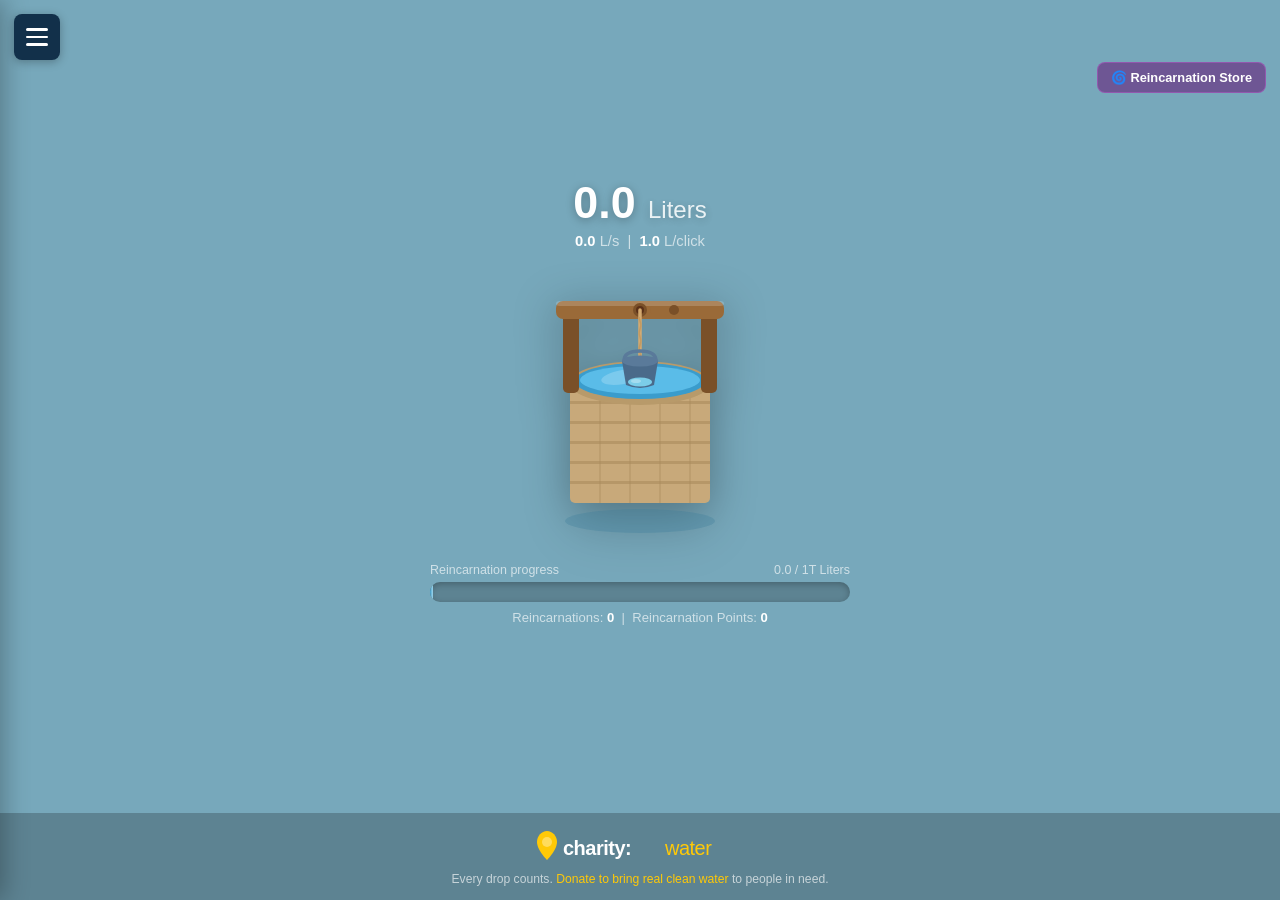
==== index.html @ 73661738 "Build complete Charity: Water idle-clicker game from scratch Co-authored-by: Max84678 <164530658+Max" ====
<!DOCTYPE html>
<html lang="en">
<head>
  <meta charset="UTF-8">
  <meta name="viewport" content="width=device-width, initial-scale=1.0">
  <title>Water for All — A Charity: Water Game</title>
  <link rel="stylesheet" href="style.css">
</head>
<body>

  <!-- ── Hamburger toggle ─────────────────────────────────── -->
  <button class="hamburger" id="hamburger" aria-label="Toggle store" aria-expanded="false">
    <span></span><span></span><span></span>
  </button>

  <!-- ── Side-panel Store ─────────────────────────────────── -->
  <aside class="store-panel" id="store-panel" aria-hidden="true">
    <h2 class="store-title">💧 Store</h2>

    <!-- Upgrades (shown above auto-clickers per spec) -->
    <section class="store-section">
      <h3 class="section-title">Upgrades</h3>
      <div id="upgrades-list">
        <p class="no-upgrades">No upgrades available yet.</p>
      </div>
    </section>

    <!-- Auto-clickers -->
    <section class="store-section">
      <h3 class="section-title">Auto Clickers</h3>
      <!-- Bulk-buy controls -->
      <div class="bulk-controls">
        <span>Buy:</span>
        <button class="bulk-btn active" data-bulk="1">×1</button>
        <button class="bulk-btn"        data-bulk="10">×10</button>
        <button class="bulk-btn"        data-bulk="100">×100</button>
        <button class="bulk-btn"        data-bulk="1000">×1K</button>
        <button class="bulk-btn"        data-bulk="10000">×10K</button>
      </div>
      <div id="autoclickers-list"></div>
    </section>
  </aside>

  <!-- ── Main game area ────────────────────────────────────── -->
  <main class="game-area" id="game-area">

    <!-- Reincarnate button (visible once player has ≥1T litres) -->
    <button class="reincarnate-btn hidden" id="reincarnate-btn" onclick="doReincarnate()">
      ⚡ Reincarnate!
    </button>

    <!-- Link to reincarnation upgrade store (always visible after 1st reinc) -->
    <a class="reinc-store-link hidden" id="reinc-store-link" href="reincarnation.html">
      🌀 Reincarnation Store
    </a>

    <!-- Water counter display -->
    <div class="water-display">
      <div class="water-amount">
        <span id="water-count">0.0</span>
        <span class="unit">Liters</span>
      </div>
      <div class="water-rate">
        <span class="highlight" id="water-rate">0.0</span> L/s
        &nbsp;|&nbsp;
        <span class="highlight" id="water-per-click">1.0</span> L/click
      </div>
    </div>

    <!-- Clickable water well -->
    <div class="well-container">
      <div class="well-wrapper" id="well-wrapper" role="button"
           aria-label="Click to collect water" tabindex="0">
        <img id="well-img" class="well-img" src="well.svg" alt="Water well — click to collect water"
             width="240" height="260" draggable="false">
      </div>
    </div>

    <!-- ── Progress bar toward reincarnation (Improvement 3) ── -->
    <div class="progress-section">
      <div class="progress-label">
        <span>Reincarnation progress</span>
        <span id="progress-text">0 / 1T Liters</span>
      </div>
      <div class="progress-bar-outer">
        <div class="progress-bar-inner" id="progress-bar" style="width:0%"></div>
      </div>
    </div>

    <!-- Reincarnation stats -->
    <div class="reincarnation-info">
      Reincarnations: <strong id="reinc-count">0</strong>
      &nbsp;|&nbsp;
      Reincarnation Points: <strong id="rp-count">0</strong>
    </div>

  </main>

  <!-- ── Milestone popup (Improvement 2) ──────────────────── -->
  <div class="milestone-popup hidden" id="milestone-popup" role="alert">
    <div class="milestone-icon" id="milestone-icon">💧</div>
    <div class="milestone-message" id="milestone-message"></div>
    <button class="milestone-close" id="milestone-close" aria-label="Dismiss">×</button>
  </div>

  <!-- ── Footer ─────────────────────────────────────────────── -->
  <footer class="footer">
    <a href="https://www.charitywater.org" target="_blank" rel="noopener noreferrer"
       aria-label="Visit charity: water website">
      <img class="cw-logo" src="charity-water-logo.svg" alt="charity: water" width="210" height="38">
    </a>
    <p class="footer-tagline">
      Every drop counts.
      <a href="https://www.charitywater.org/donate" target="_blank" rel="noopener noreferrer">
        Donate to bring real clean water
      </a>
      to people in need.
    </p>
  </footer>

  <script src="config.js"></script>
  <script src="game.js"></script>
</body>
</html>
---- style.css ----
/* ============================================================
   style.css — Charity: Water Game
   ============================================================ */

/* ── Custom properties ───────────────────────────────────── */
:root {
  --bg:               #77A8BB;
  --bg-dark:          #5B8FA3;
  --store-bg:         #12304A;
  --store-item-bg:    #1A3C5B;
  --store-item-hover: #234F72;
  --accent:           #FFC907;
  --accent-dark:      #D4A800;
  --water-blue:       #4A9EC8;
  --water-light:      #7BC4E0;
  --text:             #FFFFFF;
  --text-muted:       rgba(255,255,255,0.65);
  --text-dark:        #12304A;
  --btn-buy:          #27AE60;
  --btn-buy-hover:    #219150;
  --btn-disabled:     #4a4a4a;
  --shadow:           rgba(0,0,0,0.28);
  --radius:           8px;
  --store-width:      320px;
}

/* ── Reset & base ────────────────────────────────────────── */
*, *::before, *::after { box-sizing: border-box; margin: 0; padding: 0; }

html, body {
  height: 100%;
  font-family: 'Segoe UI', Arial, Helvetica, sans-serif;
  background: var(--bg);
  color: var(--text);
  overflow-x: hidden;
}

button { font-family: inherit; }

a { color: inherit; }

/* ── Hamburger button ────────────────────────────────────── */
.hamburger {
  position: fixed;
  top: 14px;
  left: 14px;
  z-index: 1000;
  width: 46px;
  height: 46px;
  background: var(--store-bg);
  border: none;
  border-radius: var(--radius);
  cursor: pointer;
  display: flex;
  flex-direction: column;
  justify-content: center;
  align-items: center;
  gap: 5px;
  padding: 10px;
  transition: background 0.2s;
  box-shadow: 0 2px 10px var(--shadow);
}
.hamburger:hover { background: var(--store-item-hover); }

.hamburger span {
  display: block;
  width: 22px;
  height: 2.5px;
  background: var(--text);
  border-radius: 2px;
  transition: transform 0.3s, opacity 0.3s;
}
.hamburger.open span:nth-child(1) { transform: translateY(7.5px) rotate(45deg); }
.hamburger.open span:nth-child(2) { opacity: 0; }
.hamburger.open span:nth-child(3) { transform: translateY(-7.5px) rotate(-45deg); }

/* ── Side-panel Store ────────────────────────────────────── */
.store-panel {
  position: fixed;
  top: 0;
  left: 0;
  width: var(--store-width);
  height: 100vh;
  background: var(--store-bg);
  z-index: 900;
  transform: translateX(-100%);
  transition: transform 0.35s cubic-bezier(0.4,0,0.2,1);
  overflow-y: auto;
  padding: 72px 14px 20px;
  box-shadow: 4px 0 24px var(--shadow);
}
.store-panel.open { transform: translateX(0); }

.store-title {
  font-size: 1.55rem;
  font-weight: 700;
  color: var(--accent);
  margin-bottom: 14px;
  letter-spacing: 0.4px;
}

.store-section { margin-bottom: 22px; }

.section-title {
  font-size: 0.75rem;
  font-weight: 700;
  text-transform: uppercase;
  letter-spacing: 1.2px;
  color: var(--text-muted);
  margin-bottom: 8px;
  border-bottom: 1px solid rgba(255,255,255,0.1);
  padding-bottom: 5px;
}

/* Bulk-buy controls */
.bulk-controls {
  display: flex;
  align-items: center;
  gap: 4px;
  margin-bottom: 10px;
  flex-wrap: wrap;
}
.bulk-controls > span { font-size: 0.82rem; color: var(--text-muted); margin-right: 2px; }

.bulk-btn {
  padding: 4px 9px;
  font-size: 0.78rem;
  background: var(--store-item-bg);
  color: var(--text);
  border: 1px solid rgba(255,255,255,0.15);
  border-radius: 4px;
  cursor: pointer;
  transition: all 0.15s;
  font-weight: 600;
}
.bulk-btn:hover,
.bulk-btn.active {
  background: var(--accent);
  color: var(--text-dark);
  border-color: var(--accent);
}

/* Auto-clicker list item */
.clicker-item {
  background: var(--store-item-bg);
  border-radius: var(--radius);
  padding: 10px 12px;
  margin-bottom: 7px;
  display: flex;
  align-items: center;
  gap: 10px;
  border-left: 3px solid transparent;
  transition: background 0.15s, border-color 0.15s;
}
.clicker-item:hover              { background: var(--store-item-hover); }
.clicker-item.affordable         { border-left-color: var(--btn-buy); }
.clicker-item.maxed              { border-left-color: var(--accent); opacity: 0.7; }

.clicker-emoji { font-size: 1.7rem; min-width: 34px; text-align: center; }

.clicker-info  { flex: 1; min-width: 0; }
.clicker-name  {
  font-size: 0.92rem;
  font-weight: 700;
  white-space: nowrap;
  overflow: hidden;
  text-overflow: ellipsis;
}
.clicker-desc  { font-size: 0.68rem; color: var(--text-muted); margin-top: 1px; }
.clicker-stats { font-size: 0.72rem; color: var(--accent); margin-top: 2px; }

.clicker-right { display: flex; flex-direction: column; align-items: flex-end; gap: 4px; }
.clicker-owned {
  font-size: 1.05rem;
  font-weight: 700;
  color: var(--accent);
  min-width: 32px;
  text-align: center;
}
.clicker-cost  { font-size: 0.7rem; color: var(--text-muted); text-align: right; }

.clicker-buy-btn {
  padding: 5px 10px;
  font-size: 0.78rem;
  background: var(--btn-buy);
  color: #fff;
  border: none;
  border-radius: 5px;
  cursor: pointer;
  font-weight: 700;
  white-space: nowrap;
  transition: background 0.15s;
}
.clicker-buy-btn:hover:not(:disabled) { background: var(--btn-buy-hover); }
.clicker-buy-btn:disabled { background: var(--btn-disabled); cursor: not-allowed; }

/* Upgrade item */
.upgrade-item {
  background: var(--store-item-bg);
  border-radius: var(--radius);
  padding: 8px 12px;
  margin-bottom: 6px;
  display: flex;
  align-items: center;
  gap: 10px;
  border-left: 3px solid var(--accent);
  transition: background 0.15s;
}
.upgrade-item:hover { background: var(--store-item-hover); }

.upgrade-info  { flex: 1; min-width: 0; }
.upgrade-name  { font-size: 0.88rem; font-weight: 700; }
.upgrade-desc  { font-size: 0.68rem; color: var(--text-muted); margin-top: 1px; }
.upgrade-cost  { font-size: 0.7rem; color: var(--accent); margin-top: 2px; }

.upgrade-buy-btn {
  padding: 5px 10px;
  font-size: 0.8rem;
  background: var(--accent);
  color: var(--text-dark);
  border: none;
  border-radius: 5px;
  cursor: pointer;
  font-weight: 700;
  white-space: nowrap;
  transition: background 0.15s;
  flex-shrink: 0;
}
.upgrade-buy-btn:hover:not(:disabled) { background: var(--accent-dark); }
.upgrade-buy-btn:disabled { background: var(--btn-disabled); color: var(--text); cursor: not-allowed; }

.no-upgrades { font-size: 0.8rem; color: var(--text-muted); padding: 4px 0; }

/* ── Main game layout ────────────────────────────────────── */
body { display: flex; flex-direction: column; min-height: 100vh; }

main.game-area {
  flex: 1;
  display: flex;
  flex-direction: column;
  align-items: center;
  justify-content: center;
  padding: 80px 16px 90px;
  position: relative;
}

/* ── Reincarnate button (fixed top-right) ────────────────── */
.reincarnate-btn {
  position: fixed;
  top: 14px;
  right: 14px;
  z-index: 100;
  padding: 10px 18px;
  background: linear-gradient(135deg, #9B59B6, #6C3483);
  color: #fff;
  border: none;
  border-radius: var(--radius);
  font-size: 0.95rem;
  font-weight: 700;
  cursor: pointer;
  box-shadow: 0 4px 18px rgba(155,89,182,0.5);
  animation: pulse-reinc 2s ease-in-out infinite;
  transition: transform 0.15s;
}
.reincarnate-btn:hover { transform: scale(1.05); }
.reincarnate-btn.hidden { display: none; }

/* Visit reincarnation store any time */
.reinc-store-link {
  position: fixed;
  top: 62px;
  right: 14px;
  z-index: 99;
  padding: 7px 13px;
  background: rgba(108,52,131,0.7);
  color: #fff;
  border: 1px solid rgba(155,89,182,0.8);
  border-radius: var(--radius);
  font-size: 0.8rem;
  font-weight: 600;
  text-decoration: none;
  cursor: pointer;
  transition: background 0.2s;
}
.reinc-store-link:hover { background: rgba(108,52,131,0.95); }

/* ── Water counter display ───────────────────────────────── */
.water-display { text-align: center; margin-bottom: 16px; }

.water-amount {
  font-size: 2.8rem;
  font-weight: 700;
  line-height: 1.1;
  text-shadow: 0 2px 10px var(--shadow);
}
.water-amount .unit { font-size: 1.5rem; font-weight: 400; opacity: 0.85; }

.water-rate {
  font-size: 0.92rem;
  color: var(--text-muted);
  margin-top: 5px;
}
.water-rate .highlight { color: var(--text); font-weight: 600; }

/* ── Well wrapper ────────────────────────────────────────── */
.well-container { position: relative; margin: 8px 0; }

.well-wrapper {
  position: relative;
  display: inline-block;
  cursor: pointer;
  user-select: none;
  -webkit-tap-highlight-color: transparent;
}

.well-img {
  display: block;
  filter: drop-shadow(0 8px 22px rgba(0,0,0,0.32));
  transition: transform 0.08s;
}
.well-wrapper:active .well-img { transform: scale(0.94); }

/* ── Floating "+N L" text (Improvement 1) ───────────────── */
.floating-text {
  position: absolute;
  pointer-events: none;
  font-size: 1.15rem;
  font-weight: 700;
  color: #fff;
  text-shadow: 0 1px 5px rgba(0,0,0,0.55);
  animation: float-up 0.9s ease-out forwards;
  z-index: 200;
  white-space: nowrap;
  left: 50%;
  transform: translateX(-50%);
}

/* ── Ripple effect (Improvement 1) ──────────────────────── */
.ripple {
  position: absolute;
  border-radius: 50%;
  border: 3px solid rgba(255,255,255,0.55);
  pointer-events: none;
  animation: ripple-anim 0.65s ease-out forwards;
  transform: translate(-50%, -50%);
  z-index: 150;
  width: 0;
  height: 0;
}

/* ── Progress bar (Improvement 3) ───────────────────────── */
.progress-section {
  width: 100%;
  max-width: 420px;
  margin-top: 18px;
}
.progress-label {
  display: flex;
  justify-content: space-between;
  font-size: 0.78rem;
  color: var(--text-muted);
  margin-bottom: 5px;
}
.progress-bar-outer {
  width: 100%;
  height: 20px;
  background: rgba(0,0,0,0.22);
  border-radius: 10px;
  overflow: hidden;
  position: relative;
  box-shadow: inset 0 2px 6px rgba(0,0,0,0.25);
}
.progress-bar-inner {
  height: 100%;
  border-radius: 10px;
  background: linear-gradient(90deg, #3A9CCC 0%, #7BC4E0 50%, #3A9CCC 100%);
  background-size: 200% 100%;
  animation: wave-flow 2.2s linear infinite;
  transition: width 0.4s ease;
  min-width: 3px;
  position: relative;
}
/* Wave shimmer overlay */
.progress-bar-inner::after {
  content: '';
  position: absolute;
  inset: 0;
  background: linear-gradient(90deg, transparent 0%, rgba(255,255,255,0.28) 50%, transparent 100%);
  background-size: 200% 100%;
  animation: wave-shimmer 1.6s linear infinite;
  border-radius: inherit;
}

/* ── Reincarnation info line ─────────────────────────────── */
.reincarnation-info {
  margin-top: 8px;
  font-size: 0.82rem;
  color: var(--text-muted);
  text-align: center;
}
.reincarnation-info strong { color: var(--text); }

/* ── Milestone popup (Improvement 2) ────────────────────── */
.milestone-popup {
  position: fixed;
  bottom: 76px;
  left: 50%;
  transform: translateX(-50%);
  z-index: 500;
  background: linear-gradient(135deg, #1A3C5B, #234F72);
  border: 2px solid var(--accent);
  border-radius: 14px;
  padding: 14px 18px;
  max-width: 360px;
  width: calc(100% - 32px);
  display: flex;
  align-items: flex-start;
  gap: 12px;
  box-shadow: 0 8px 32px rgba(0,0,0,0.45);
  animation: slide-up 0.4s cubic-bezier(0.34,1.56,0.64,1);
}
.milestone-popup.hidden { display: none !important; }

.milestone-icon    { font-size: 1.7rem; min-width: 34px; line-height: 1; }
.milestone-message { flex: 1; font-size: 0.88rem; line-height: 1.45; font-weight: 500; }

.milestone-close {
  background: none;
  border: none;
  color: var(--text-muted);
  font-size: 1.25rem;
  cursor: pointer;
  line-height: 1;
  padding: 0 0 0 6px;
  flex-shrink: 0;
}
.milestone-close:hover { color: var(--text); }

/* ── Footer ──────────────────────────────────────────────── */
.footer {
  background: rgba(0,0,0,0.22);
  padding: 14px 16px;
  text-align: center;
  display: flex;
  flex-direction: column;
  align-items: center;
  gap: 7px;
}
.footer a   { display: inline-block; text-decoration: none; }
.cw-logo    { display: block; }
.footer-tagline {
  font-size: 0.76rem;
  color: var(--text-muted);
}
.footer-tagline a { color: var(--accent); text-decoration: none; }
.footer-tagline a:hover { text-decoration: underline; }

/* ── Reincarnation page ──────────────────────────────────── */
.reinc-page {
  min-height: 100vh;
  background: var(--bg);
  display: flex;
  flex-direction: column;
  align-items: center;
  padding: 40px 16px 60px;
}
.reinc-header { text-align: center; margin-bottom: 28px; }
.reinc-title  { font-size: 2rem; font-weight: 700; color: var(--accent); margin-bottom: 6px; }
.reinc-subtitle { color: var(--text-muted); font-size: 0.95rem; }

.rp-balance {
  background: rgba(0,0,0,0.2);
  border: 2px solid var(--accent);
  border-radius: 14px;
  padding: 16px 36px;
  text-align: center;
  margin-bottom: 28px;
}
.rp-balance-label { font-size: 0.82rem; color: var(--text-muted); margin-bottom: 4px; }
.rp-balance-value { font-size: 2.4rem; font-weight: 700; color: var(--accent); }

.perma-upgrades-grid {
  display: grid;
  grid-template-columns: repeat(auto-fill, minmax(255px, 1fr));
  gap: 14px;
  width: 100%;
  max-width: 860px;
  margin-bottom: 30px;
}
.perma-upgrade-card {
  background: var(--store-item-bg);
  border-radius: 12px;
  padding: 18px;
  display: flex;
  flex-direction: column;
  gap: 7px;
  border: 2px solid transparent;
  transition: all 0.2s;
}
.perma-upgrade-card.affordable { border-color: var(--accent); }
.perma-upgrade-card.owned      { border-color: var(--btn-buy); opacity: 0.7; }
.perma-upgrade-card:hover:not(.owned) { background: var(--store-item-hover); }

.perma-card-icon { font-size: 1.9rem; }
.perma-card-name { font-size: 1.05rem; font-weight: 700; }
.perma-card-desc { font-size: 0.82rem; color: var(--text-muted); flex: 1; line-height: 1.4; }
.perma-card-cost { font-size: 0.88rem; color: var(--accent); font-weight: 700; }

.perma-card-btn {
  padding: 9px 0;
  background: var(--accent);
  color: var(--text-dark);
  border: none;
  border-radius: 7px;
  font-weight: 700;
  font-size: 0.88rem;
  cursor: pointer;
  transition: background 0.15s;
}
.perma-card-btn:hover:not(:disabled) { background: var(--accent-dark); }
.perma-card-btn:disabled {
  background: var(--btn-disabled);
  color: var(--text-muted);
  cursor: not-allowed;
}

.return-btn {
  padding: 13px 44px;
  background: var(--water-blue);
  color: #fff;
  border: none;
  border-radius: 10px;
  font-size: 1.05rem;
  font-weight: 700;
  cursor: pointer;
  transition: all 0.2s;
  box-shadow: 0 4px 16px rgba(0,0,0,0.22);
}
.return-btn:hover { background: var(--water-light); transform: translateY(-2px); }

/* Reinc stats row */
.reinc-stats {
  display: flex;
  gap: 24px;
  flex-wrap: wrap;
  justify-content: center;
  margin-bottom: 24px;
  font-size: 0.88rem;
  color: var(--text-muted);
}
.reinc-stats strong { color: var(--text); }

/* ── Keyframe animations ──────────────────────────────────── */
@keyframes float-up {
  0%   { opacity: 1; transform: translateX(-50%) translateY(0)   scale(1); }
  100% { opacity: 0; transform: translateX(-50%) translateY(-80px) scale(0.75); }
}

@keyframes ripple-anim {
  0%   { width: 0;    height: 0;    opacity: 0.75; }
  100% { width: 160px; height: 160px; opacity: 0; }
}

@keyframes wave-flow {
  0%   { background-position: 0%   0%; }
  100% { background-position: 200% 0%; }
}

@keyframes wave-shimmer {
  0%   { background-position: -200% 0%; }
  100% { background-position: 200%  0%; }
}

@keyframes pulse-reinc {
  0%, 100% { box-shadow: 0 4px 18px rgba(155,89,182,0.45); }
  50%       { box-shadow: 0 4px 28px rgba(155,89,182,0.85); }
}

@keyframes slide-up {
  from { opacity: 0; transform: translate(-50%, 28px); }
  to   { opacity: 1; transform: translate(-50%, 0); }
}

/* ── Responsive ──────────────────────────────────────────── */
@media (max-width: 480px) {
  .water-amount        { font-size: 2.1rem; }
  .well-img            { width: 190px; height: 206px; }
  :root                { --store-width: min(100vw, 310px); }
  .reincarnate-btn     { font-size: 0.82rem; padding: 8px 12px; top: 10px; right: 10px; }
  .reinc-store-link    { top: 54px; right: 10px; }
}
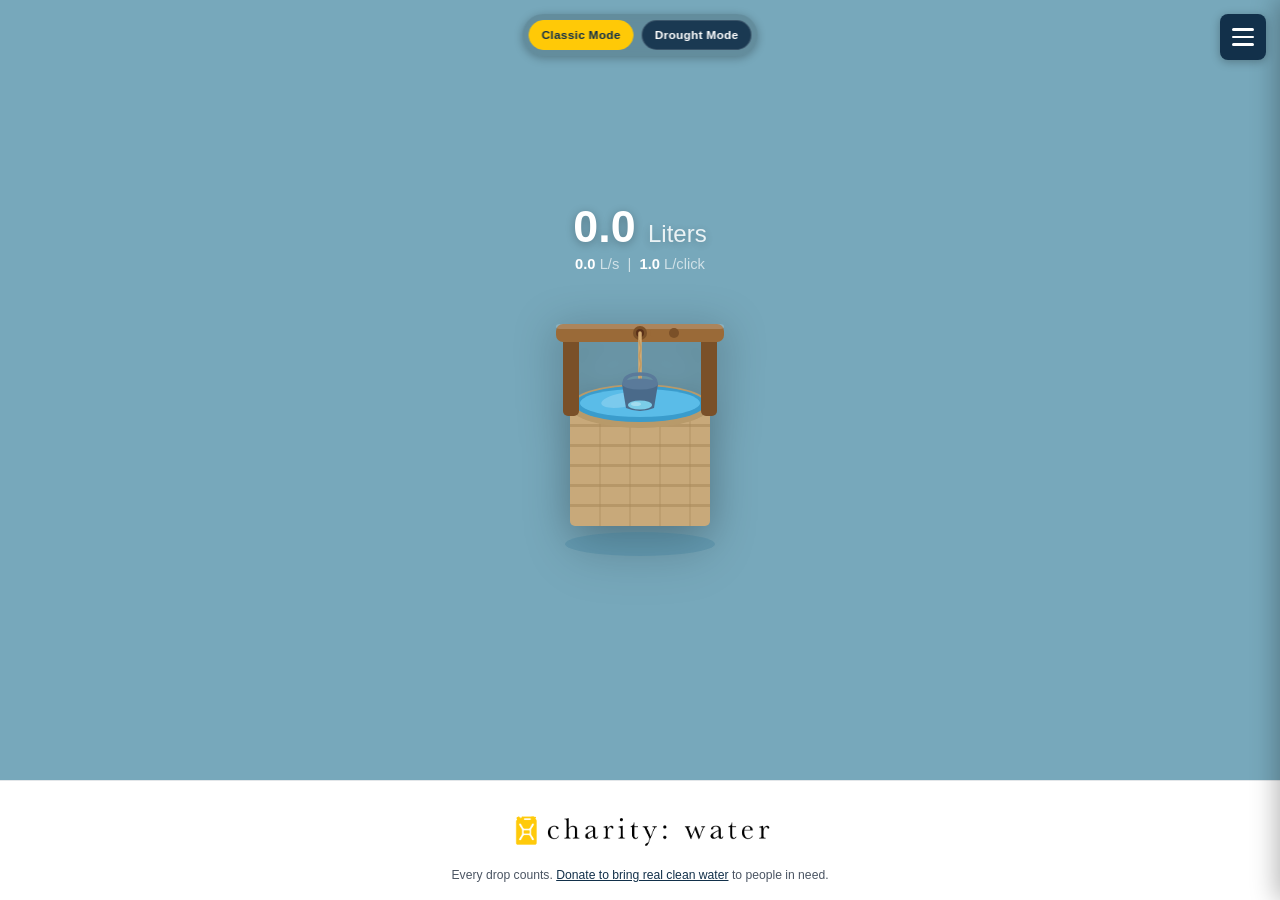
==== commit 52b4a6ca: "This is a working game now!" ====
--- a/index.html
+++ b/index.html
@@ -8,6 +8,12 @@
 </head>
 <body>
 
+  <!-- ── Mode switch ─────────────────────────────────────── -->
+  <div class="mode-switcher" role="tablist" aria-label="Game mode">
+    <button class="mode-btn" id="classic-mode-btn" data-mode="classic" type="button">Classic Mode</button>
+    <button class="mode-btn" id="drought-mode-btn" data-mode="drought" type="button">Drought Mode</button>
+  </div>
+
   <!-- ── Hamburger toggle ─────────────────────────────────── -->
   <button class="hamburger" id="hamburger" aria-label="Toggle store" aria-expanded="false">
     <span></span><span></span><span></span>
@@ -16,6 +22,42 @@
   <!-- ── Side-panel Store ─────────────────────────────────── -->
   <aside class="store-panel" id="store-panel" aria-hidden="true">
     <h2 class="store-title">💧 Store</h2>
+
+    <!-- Reincarnation controls -->
+    <section class="store-section reinc-section">
+      <h3 class="section-title">Reincarnation</h3>
+      <div class="reincarnation-info reinc-summary">
+        Reincarnations: <strong id="reinc-count">0</strong>
+        &nbsp;|&nbsp;
+        Reincarnation Points: <strong id="rp-count">0</strong>
+      </div>
+      <div class="progress-label">
+        <span>Reincarnation progress</span>
+        <span id="progress-text">0 / 1T Liters</span>
+      </div>
+      <div class="progress-bar-outer">
+        <div class="progress-bar-inner" id="progress-bar" style="width:0%"></div>
+      </div>
+      <button class="reincarnate-btn store-reinc-btn locked" id="reincarnate-btn" onclick="doReincarnate()" disabled>
+        ⚡ Reincarnate!
+      </button>
+      <p class="reinc-locked-note" id="reinc-locked-note">
+        Earn 1 Reincarnation Point to unlock reincarnation.
+      </p>
+      <div class="reinc-confirm hidden" id="reinc-confirm">
+        <p class="reinc-warning">
+          Warning: reincarnating wipes all current progress, auto-clickers, and normal upgrades.
+          Reincarnation Points and permanent upgrades are kept.
+        </p>
+        <div class="reinc-confirm-actions">
+          <button class="reinc-confirm-btn accept" id="reinc-accept-btn" type="button" onclick="acceptReincarnation()">Accept</button>
+          <button class="reinc-confirm-btn decline" id="reinc-decline-btn" type="button" onclick="declineReincarnation()">Decline</button>
+        </div>
+      </div>
+      <a class="reinc-store-link hidden" id="reinc-store-link" href="reincarnation.html">
+        🌀 Open Reincarnation Store
+      </a>
+    </section>
 
     <!-- Upgrades (shown above auto-clickers per spec) -->
     <section class="store-section">
@@ -44,15 +86,13 @@
   <!-- ── Main game area ────────────────────────────────────── -->
   <main class="game-area" id="game-area">
 
-    <!-- Reincarnate button (visible once player has ≥1T litres) -->
-    <button class="reincarnate-btn hidden" id="reincarnate-btn" onclick="doReincarnate()">
-      ⚡ Reincarnate!
-    </button>
-
-    <!-- Link to reincarnation upgrade store (always visible after 1st reinc) -->
-    <a class="reinc-store-link hidden" id="reinc-store-link" href="reincarnation.html">
-      🌀 Reincarnation Store
-    </a>
+    <!-- Golden boost indicator -->
+    <div class="golden-boost hidden" id="golden-boost" aria-live="polite">
+      <div class="golden-boost-label" id="golden-boost-label">Golden Boost x7</div>
+      <div class="golden-boost-track">
+        <div class="golden-boost-fill" id="golden-boost-fill"></div>
+      </div>
+    </div>
 
     <!-- Water counter display -->
     <div class="water-display">
@@ -74,24 +114,6 @@
         <img id="well-img" class="well-img" src="well.svg" alt="Water well — click to collect water"
              width="240" height="260" draggable="false">
       </div>
-    </div>
-
-    <!-- ── Progress bar toward reincarnation (Improvement 3) ── -->
-    <div class="progress-section">
-      <div class="progress-label">
-        <span>Reincarnation progress</span>
-        <span id="progress-text">0 / 1T Liters</span>
-      </div>
-      <div class="progress-bar-outer">
-        <div class="progress-bar-inner" id="progress-bar" style="width:0%"></div>
-      </div>
-    </div>
-
-    <!-- Reincarnation stats -->
-    <div class="reincarnation-info">
-      Reincarnations: <strong id="reinc-count">0</strong>
-      &nbsp;|&nbsp;
-      Reincarnation Points: <strong id="rp-count">0</strong>
     </div>
 
   </main>
--- a/style.css
+++ b/style.css
@@ -16,6 +16,10 @@
   --text:             #FFFFFF;
   --text-muted:       rgba(255,255,255,0.65);
   --text-dark:        #12304A;
+  --footer-bg:        #FFFFFF;
+  --footer-text:      #4B5563;
+  --footer-border:    rgba(18,48,74,0.12);
+  --logo-filter:      none;
   --btn-buy:          #27AE60;
   --btn-buy-hover:    #219150;
   --btn-disabled:     #4a4a4a;
@@ -39,11 +43,115 @@
 
 a { color: inherit; }
 
+.hidden { display: none !important; }
+
+body.mode-drought {
+  background: linear-gradient(180deg, var(--bg) 0%, var(--bg-dark) 100%);
+}
+
+body.mode-drought .cw-logo {
+  filter: var(--logo-filter);
+}
+
+body.mode-drought .footer {
+  box-shadow: 0 -6px 24px rgba(0,0,0,0.25);
+}
+
+body.mode-drought .footer-tagline a {
+  color: #FFFFFF;
+}
+
+body.mode-drought .footer-tagline a:hover {
+  color: #FFFFFF;
+}
+
+body.mode-drought .reinc-locked-note,
+body.mode-drought .reinc-warning,
+body.mode-drought .reinc-subtitle,
+body.mode-drought .footer-tagline {
+  color: rgba(255,255,255,0.78);
+}
+
+body.mode-drought .golden-boost-label {
+  color: #FFFFFF;
+}
+
+body.mode-drought .mode-btn.active {
+  color: var(--text-dark);
+}
+
+body.mode-drought .mode-btn {
+  background: rgba(0,0,0,0.18);
+  color: #fff;
+  border-color: rgba(255,255,255,0.12);
+}
+
+body.mode-drought .mode-btn:hover { background: rgba(0,0,0,0.28); }
+
+body.mode-drought .mode-btn.active {
+  background: #fff;
+}
+
+body.mode-drought .golden-boost {
+  background: rgba(0,0,0,0.18);
+  border-color: rgba(255,255,255,0.12);
+}
+
+body.mode-drought .golden-drop {
+  filter: drop-shadow(0 0 16px rgba(255,255,255,0.22));
+}
+
+body.mode-drought .store-panel {
+  box-shadow: -4px 0 24px rgba(0,0,0,0.35);
+}
+
+body.mode-drought .well-wrapper:focus-visible,
+body.mode-drought .mode-btn:focus-visible,
+body.mode-drought .bulk-btn:focus-visible,
+body.mode-drought .clicker-buy-btn:focus-visible,
+body.mode-drought .upgrade-buy-btn:focus-visible,
+body.mode-drought .reincarnate-btn:focus-visible,
+body.mode-drought .reinc-store-link:focus-visible,
+body.mode-drought .return-btn:focus-visible {
+  outline-color: #fff;
+}
+/* ── Mode switcher ──────────────────────────────────────── */
+.mode-switcher {
+  position: fixed;
+  top: 14px;
+  left: 50%;
+  transform: translateX(-50%);
+  z-index: 1001;
+  display: inline-flex;
+  gap: 8px;
+  padding: 6px;
+  border-radius: 999px;
+  background: rgba(0,0,0,0.16);
+  backdrop-filter: blur(8px);
+  box-shadow: 0 2px 10px var(--shadow);
+}
+
+.mode-btn {
+  border: 1px solid rgba(255,255,255,0.14);
+  background: rgba(18,48,74,0.9);
+  color: #fff;
+  border-radius: 999px;
+  padding: 7px 12px;
+  font-size: 0.74rem;
+  font-weight: 700;
+  letter-spacing: 0.3px;
+  cursor: pointer;
+  transition: transform 0.15s, background 0.15s, color 0.15s;
+}
+
+.mode-btn:hover { transform: translateY(-1px); background: rgba(35,79,114,0.95); }
+.mode-btn.active { background: var(--accent); color: var(--text-dark); border-color: var(--accent); }
+
 /* ── Hamburger button ────────────────────────────────────── */
 .hamburger {
   position: fixed;
   top: 14px;
-  left: 14px;
+  right: 14px;
   z-index: 1000;
   width: 46px;
   height: 46px;
@@ -78,16 +186,16 @@
 .store-panel {
   position: fixed;
   top: 0;
-  left: 0;
+  right: 0;
   width: var(--store-width);
   height: 100vh;
   background: var(--store-bg);
   z-index: 900;
-  transform: translateX(-100%);
+  transform: translateX(100%);
   transition: transform 0.35s cubic-bezier(0.4,0,0.2,1);
   overflow-y: auto;
   padding: 72px 14px 20px;
-  box-shadow: 4px 0 24px var(--shadow);
+  box-shadow: -4px 0 24px var(--shadow);
 }
 .store-panel.open { transform: translateX(0); }
 
@@ -231,6 +339,141 @@
 
 .no-upgrades { font-size: 0.8rem; color: var(--text-muted); padding: 4px 0; }
 
+/* Reincarnation section */
+.reinc-section {
+  background: rgba(255,255,255,0.04);
+  border: 1px solid rgba(255,255,255,0.08);
+  border-radius: 12px;
+  padding: 12px;
+}
+.reinc-summary {
+  margin-bottom: 10px;
+  text-align: center;
+}
+.reinc-section .progress-label {
+  margin-bottom: 5px;
+}
+.reinc-section .progress-bar-outer {
+  margin-bottom: 10px;
+}
+.store-reinc-btn {
+  width: 100%;
+  margin-top: 2px;
+}
+.store-reinc-btn.locked {
+  opacity: 0.55;
+  box-shadow: none;
+}
+.reinc-warning {
+  margin-top: 10px;
+  font-size: 0.75rem;
+  line-height: 1.45;
+  color: var(--text-muted);
+}
+.reinc-locked-note {
+  margin-top: 10px;
+  font-size: 0.76rem;
+  line-height: 1.45;
+  color: var(--text-muted);
+  text-align: center;
+}
+.reinc-confirm {
+  margin-top: 10px;
+  padding-top: 10px;
+  border-top: 1px solid rgba(255,255,255,0.08);
+}
+.reinc-confirm-actions {
+  display: flex;
+  gap: 8px;
+  margin-top: 10px;
+}
+.reinc-confirm-btn {
+  flex: 1;
+  border: none;
+  border-radius: 6px;
+  padding: 8px 0;
+  font-size: 0.8rem;
+  font-weight: 700;
+  cursor: pointer;
+}
+.reinc-confirm-btn.accept {
+  background: var(--accent);
+  color: var(--text-dark);
+}
+.reinc-confirm-btn.decline {
+  background: rgba(255,255,255,0.12);
+  color: var(--text);
+}
+.reinc-store-link {
+  display: inline-flex;
+  align-items: center;
+  justify-content: center;
+  margin-top: 10px;
+  padding: 8px 12px;
+  width: 100%;
+  border-radius: 6px;
+  background: rgba(255,255,255,0.08);
+  border: 1px solid rgba(255,255,255,0.12);
+  font-size: 0.84rem;
+  font-weight: 600;
+}
+.reinc-store-link:hover { background: rgba(255,255,255,0.12); }
+
+/* Golden boost indicator */
+.golden-boost {
+  position: fixed;
+  top: 14px;
+  left: 14px;
+  z-index: 1002;
+  width: min(260px, calc(100vw - 28px));
+  padding: 10px 12px;
+  border-radius: 12px;
+  background: rgba(18,48,74,0.92);
+  border: 1px solid rgba(255,201,7,0.35);
+  box-shadow: 0 6px 18px rgba(0,0,0,0.26);
+}
+.golden-boost-label {
+  font-size: 0.78rem;
+  font-weight: 700;
+  color: var(--accent);
+  margin-bottom: 7px;
+}
+.golden-boost-track {
+  width: 100%;
+  height: 8px;
+  border-radius: 999px;
+  overflow: hidden;
+  background: rgba(255,255,255,0.16);
+}
+.golden-boost-fill {
+  height: 100%;
+  width: 100%;
+  border-radius: inherit;
+  background: linear-gradient(90deg, #FFC907, #FFF2A1);
+  transform-origin: left center;
+}
+
+/* Golden raindrop */
+.golden-drop {
+  position: absolute;
+  z-index: 180;
+  border: none;
+  background: transparent;
+  color: #FFC907;
+  font-size: 2.4rem;
+  line-height: 1;
+  cursor: pointer;
+  text-shadow: 0 0 16px rgba(255,201,7,0.75);
+  animation: golden-drop-bob 1.3s ease-in-out infinite;
+  transform-origin: center;
+}
+.golden-drop:hover { transform: scale(1.12); }
+
+@keyframes golden-drop-bob {
+  0%, 100% { transform: translateY(0) scale(1); }
+  50% { transform: translateY(-6px) scale(1.05); }
+}
+
 /* ── Main game layout ────────────────────────────────────── */
 body { display: flex; flex-direction: column; min-height: 100vh; }
 
@@ -244,12 +487,8 @@
   position: relative;
 }
 
-/* ── Reincarnate button (fixed top-right) ────────────────── */
+/* ── Reincarnate button ──────────────────────────────────── */
 .reincarnate-btn {
-  position: fixed;
-  top: 14px;
-  right: 14px;
-  z-index: 100;
   padding: 10px 18px;
   background: linear-gradient(135deg, #9B59B6, #6C3483);
   color: #fff;
@@ -264,25 +503,6 @@
 }
 .reincarnate-btn:hover { transform: scale(1.05); }
 .reincarnate-btn.hidden { display: none; }
-
-/* Visit reincarnation store any time */
-.reinc-store-link {
-  position: fixed;
-  top: 62px;
-  right: 14px;
-  z-index: 99;
-  padding: 7px 13px;
-  background: rgba(108,52,131,0.7);
-  color: #fff;
-  border: 1px solid rgba(155,89,182,0.8);
-  border-radius: var(--radius);
-  font-size: 0.8rem;
-  font-weight: 600;
-  text-decoration: none;
-  cursor: pointer;
-  transition: background 0.2s;
-}
-.reinc-store-link:hover { background: rgba(108,52,131,0.95); }
 
 /* ── Water counter display ───────────────────────────────── */
 .water-display { text-align: center; margin-bottom: 16px; }
@@ -348,12 +568,6 @@
   height: 0;
 }
 
-/* ── Progress bar (Improvement 3) ───────────────────────── */
-.progress-section {
-  width: 100%;
-  max-width: 420px;
-  margin-top: 18px;
-}
 .progress-label {
   display: flex;
   justify-content: space-between;
@@ -391,14 +605,25 @@
   border-radius: inherit;
 }
 
-/* ── Reincarnation info line ─────────────────────────────── */
 .reincarnation-info {
-  margin-top: 8px;
   font-size: 0.82rem;
   color: var(--text-muted);
   text-align: center;
 }
 .reincarnation-info strong { color: var(--text); }
+
+.store-locked {
+  width: 100%;
+  max-width: 860px;
+  margin-bottom: 18px;
+}
+.store-locked-card {
+  background: rgba(0,0,0,0.18);
+  border: 2px solid rgba(255,201,7,0.7);
+  border-radius: 14px;
+  padding: 20px 18px;
+  text-align: center;
+}
 
 /* ── Milestone popup (Improvement 2) ────────────────────── */
 .milestone-popup {
@@ -438,21 +663,29 @@
 
 /* ── Footer ──────────────────────────────────────────────── */
 .footer {
-  background: rgba(0,0,0,0.22);
-  padding: 14px 16px;
+  background: var(--footer-bg);
+  padding: 16px 16px 18px;
   text-align: center;
   display: flex;
   flex-direction: column;
   align-items: center;
   gap: 7px;
+  border-top: 1px solid var(--footer-border);
 }
 .footer a   { display: inline-block; text-decoration: none; }
-.cw-logo    { display: block; }
+.cw-logo    {
+  display: block;
+  width: auto;
+  height: auto;
+  max-width: min(100%, 320px);
+  max-height: 64px;
+  object-fit: contain;
+}
 .footer-tagline {
   font-size: 0.76rem;
-  color: var(--text-muted);
-}
-.footer-tagline a { color: var(--accent); text-decoration: none; }
+  color: var(--footer-text);
+}
+.footer-tagline a { color: var(--text-dark); text-decoration: underline; }
 .footer-tagline a:hover { text-decoration: underline; }
 
 /* ── Reincarnation page ──────────────────────────────────── */
